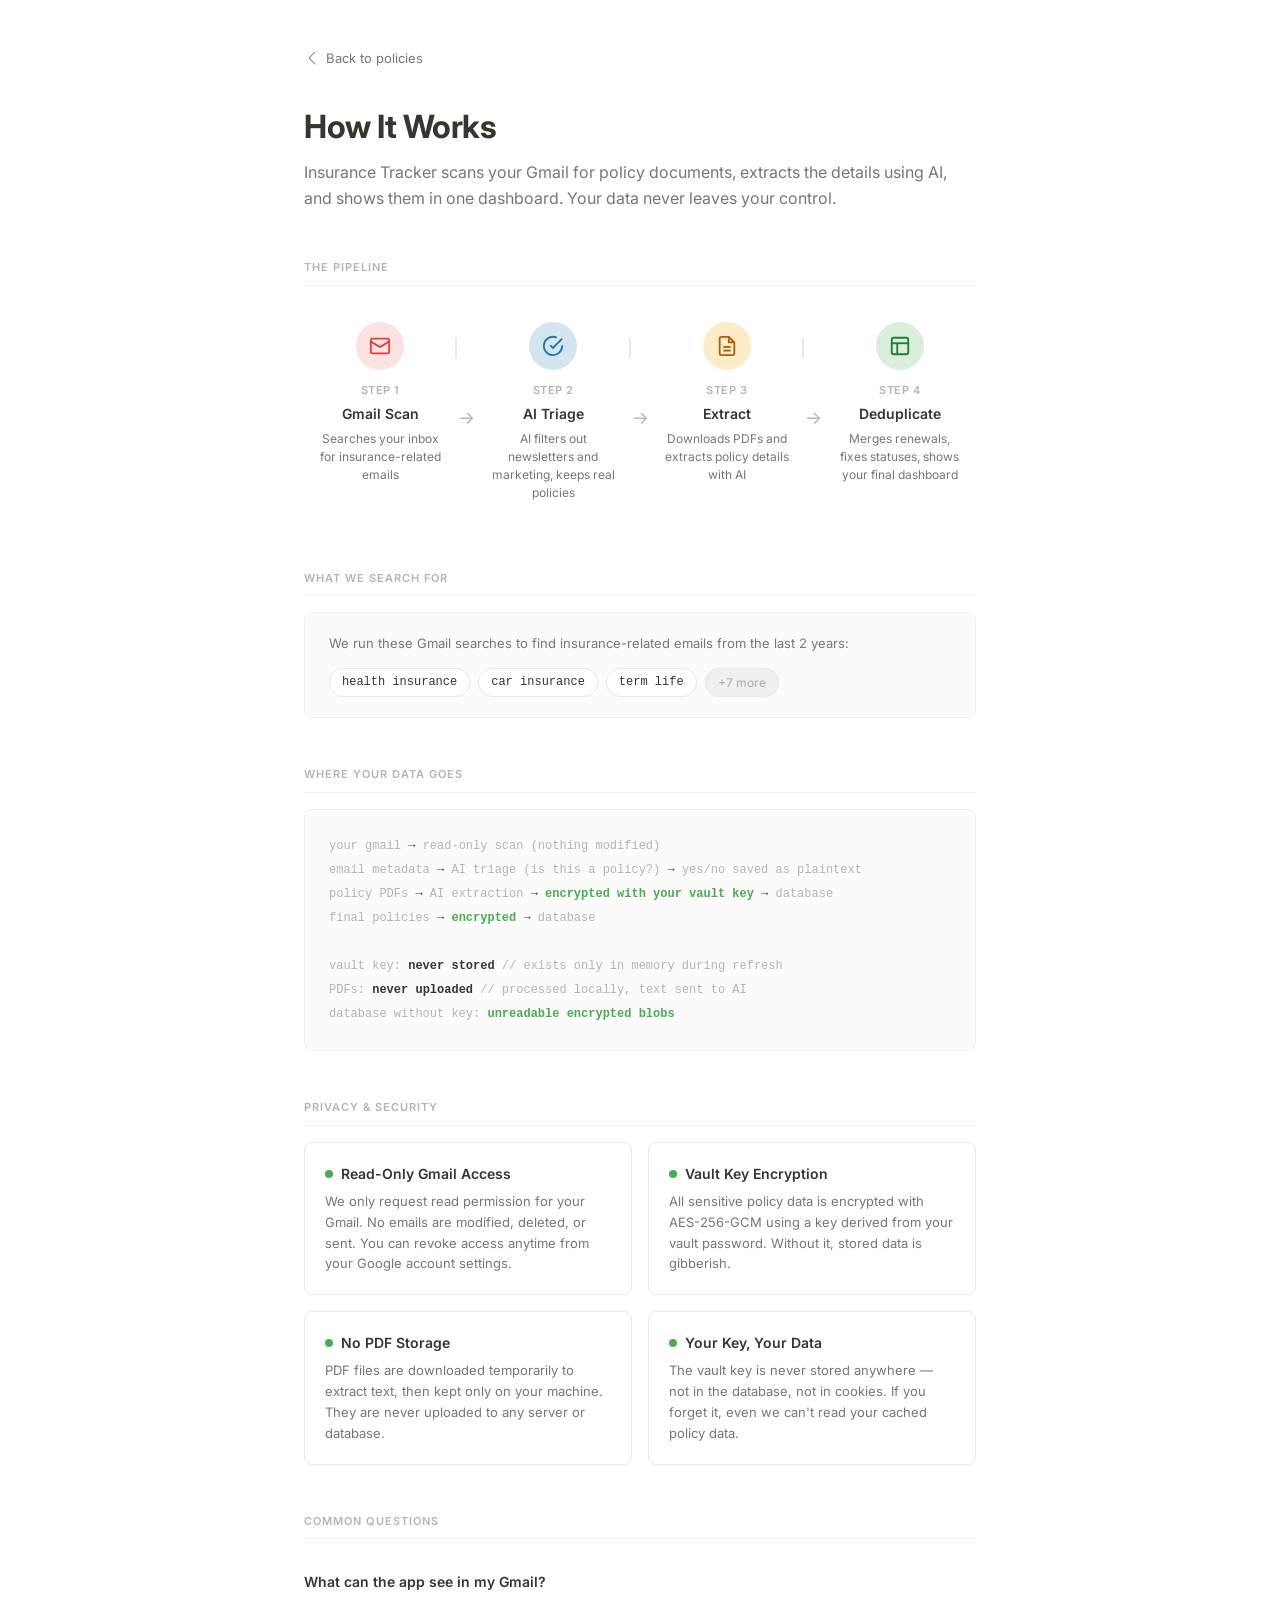
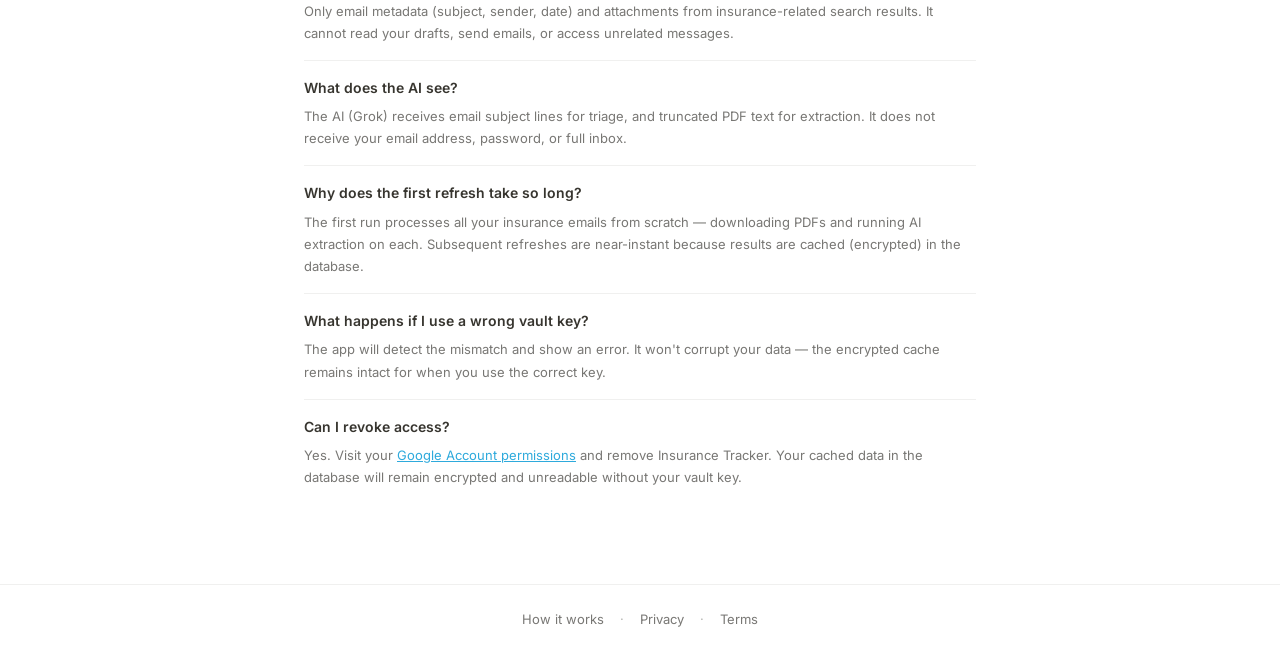
==== static/how-it-works.html @ e17ed0a5 "Initial commit: Insurance Tracker with Gmail scanning, AI extraction, and Turso DB caching Full-stac" ====
<!DOCTYPE html>
<html lang="en">
<head>
    <meta charset="UTF-8">
    <meta name="viewport" content="width=device-width, initial-scale=1.0">
    <title>How It Works - Insurance Tracker</title>
    <link rel="preconnect" href="https://fonts.googleapis.com">
    <link rel="preconnect" href="https://fonts.gstatic.com" crossorigin>
    <link href="https://fonts.googleapis.com/css2?family=Inter:wght@400;500;600;700&display=swap" rel="stylesheet">
    <link rel="stylesheet" href="/static/style.css">
    <style>
        .hiw-page {
            max-width: 720px;
            margin: 0 auto;
            padding: 48px 24px 80px;
        }
        .hiw-back {
            display: inline-flex;
            align-items: center;
            gap: 6px;
            color: var(--text-secondary);
            font-size: 13px;
            text-decoration: none;
            margin-bottom: 32px;
            transition: color 0.15s;
        }
        .hiw-back:hover { color: var(--text); }
        .hiw-back svg { width: 16px; height: 16px; }

        .hiw-title {
            font-size: 32px;
            font-weight: 700;
            letter-spacing: -0.5px;
            margin-bottom: 8px;
        }
        .hiw-subtitle {
            font-size: 16px;
            color: var(--text-secondary);
            margin-bottom: 48px;
            line-height: 1.6;
        }

        /* ── Pipeline Visualization ── */
        .pipeline {
            display: flex;
            align-items: stretch;
            gap: 0;
            margin-bottom: 48px;
            position: relative;
        }
        .pipeline-step {
            flex: 1;
            text-align: center;
            padding: 20px 12px;
            position: relative;
        }
        .pipeline-step::after {
            content: '';
            position: absolute;
            top: 36px;
            right: -1px;
            width: 2px;
            height: 20px;
            background: var(--border);
        }
        .pipeline-step:last-child::after { display: none; }

        .step-icon {
            width: 48px;
            height: 48px;
            border-radius: 50%;
            display: flex;
            align-items: center;
            justify-content: center;
            margin: 0 auto 12px;
            font-size: 20px;
        }
        .step-icon.gmail { background: #fde2e2; color: #e03e3e; }
        .step-icon.triage { background: var(--blue-bg); color: #2576a5; }
        .step-icon.extract { background: var(--orange-bg); color: #b35c08; }
        .step-icon.finalize { background: var(--green-bg); color: #1e7e34; }

        .step-num {
            font-size: 11px;
            font-weight: 600;
            color: var(--text-muted);
            text-transform: uppercase;
            letter-spacing: 0.5px;
            margin-bottom: 4px;
        }
        .step-label {
            font-size: 14px;
            font-weight: 600;
            margin-bottom: 4px;
        }
        .step-desc {
            font-size: 12px;
            color: var(--text-secondary);
            line-height: 1.5;
        }

        /* ── Connector arrows ── */
        .pipeline-arrow {
            display: flex;
            align-items: center;
            color: var(--text-muted);
            font-size: 18px;
            padding: 0 2px;
            margin-top: 14px;
        }

        /* ── Trust Section ── */
        .trust-grid {
            display: grid;
            grid-template-columns: 1fr 1fr;
            gap: 16px;
            margin-bottom: 48px;
        }
        .trust-card {
            padding: 20px;
            border: 1px solid var(--border);
            border-radius: 8px;
            background: var(--bg);
        }
        .trust-card h3 {
            font-size: 14px;
            font-weight: 600;
            margin-bottom: 6px;
            display: flex;
            align-items: center;
            gap: 8px;
        }
        .trust-card h3 .trust-dot {
            width: 8px;
            height: 8px;
            border-radius: 50%;
            background: var(--green);
            flex-shrink: 0;
        }
        .trust-card p {
            font-size: 13px;
            color: var(--text-secondary);
            line-height: 1.6;
        }

        /* ── Section Headers ── */
        .section-header {
            font-size: 11px;
            font-weight: 600;
            text-transform: uppercase;
            letter-spacing: 1px;
            color: var(--text-muted);
            margin-bottom: 16px;
            padding-bottom: 8px;
            border-bottom: 1px solid var(--border-light);
        }

        /* ── Data Flow Diagram ── */
        .flow-diagram {
            background: var(--bg-secondary);
            border: 1px solid var(--border-light);
            border-radius: 8px;
            padding: 24px;
            margin-bottom: 48px;
            font-family: 'SF Mono', 'Fira Code', monospace;
            font-size: 12px;
            line-height: 2;
            color: var(--text-secondary);
            overflow-x: auto;
        }
        .flow-diagram .highlight { color: var(--text); font-weight: 600; }
        .flow-diagram .encrypted { color: var(--green); font-weight: 600; }
        .flow-diagram .dim { color: var(--text-muted); }

        /* ── FAQ ── */
        .faq-item {
            padding: 16px 0;
            border-bottom: 1px solid var(--border-light);
        }
        .faq-item:last-child { border-bottom: none; }
        .faq-q {
            font-size: 14px;
            font-weight: 600;
            margin-bottom: 6px;
        }
        .faq-a {
            font-size: 13px;
            color: var(--text-secondary);
            line-height: 1.7;
        }

        /* ── Search Terms ── */
        .search-terms {
            background: var(--bg-secondary);
            border: 1px solid var(--border-light);
            border-radius: 8px;
            padding: 20px 24px;
            margin-bottom: 48px;
        }
        .search-terms p {
            font-size: 13px;
            color: var(--text-secondary);
            margin-bottom: 14px;
            line-height: 1.6;
        }
        .term-chips {
            display: flex;
            flex-wrap: wrap;
            gap: 8px;
        }
        .term-chip {
            display: inline-block;
            padding: 4px 12px;
            border-radius: 14px;
            font-size: 12px;
            font-weight: 500;
            font-family: 'SF Mono', 'Fira Code', monospace;
            background: var(--bg);
            border: 1px solid var(--border);
            color: var(--text-secondary);
        }
        .term-chip.visible { color: var(--text); }
        .term-chip.extra {
            display: none;
        }
        .terms-toggle {
            display: inline-flex;
            align-items: center;
            gap: 4px;
            padding: 4px 12px;
            border-radius: 14px;
            font-size: 12px;
            font-weight: 500;
            background: var(--border-light);
            border: 1px solid var(--border);
            color: var(--text-muted);
            cursor: pointer;
            transition: all 0.15s;
        }
        .terms-toggle:hover {
            background: var(--bg-hover);
            color: var(--text-secondary);
        }
        .terms-toggle.expanded { display: none; }

        @media (max-width: 640px) {
            .pipeline { flex-direction: column; gap: 0; }
            .pipeline-step::after { display: none; }
            .pipeline-arrow { justify-content: center; transform: rotate(90deg); padding: 4px 0; }
            .trust-grid { grid-template-columns: 1fr; }
        }
    </style>
</head>
<body>
    <div class="hiw-page">
        <a href="/" class="hiw-back">
            <svg viewBox="0 0 16 16" fill="currentColor"><path fill-rule="evenodd" d="M11.354 1.646a.5.5 0 0 1 0 .708L5.707 8l5.647 5.646a.5.5 0 0 1-.708.708l-6-6a.5.5 0 0 1 0-.708l6-6a.5.5 0 0 1 .708 0z"/></svg>
            Back to policies
        </a>

        <h1 class="hiw-title">How It Works</h1>
        <p class="hiw-subtitle">
            Insurance Tracker scans your Gmail for policy documents, extracts the details using AI, and shows them in one dashboard. Your data never leaves your control.
        </p>

        <!-- Pipeline Visualization -->
        <div class="section-header">The Pipeline</div>
        <div class="pipeline">
            <div class="pipeline-step">
                <div class="step-icon gmail">
                    <svg width="22" height="22" viewBox="0 0 24 24" fill="none" stroke="currentColor" stroke-width="2"><rect x="2" y="4" width="20" height="16" rx="2"/><path d="m22 7-8.97 5.7a1.94 1.94 0 0 1-2.06 0L2 7"/></svg>
                </div>
                <div class="step-num">Step 1</div>
                <div class="step-label">Gmail Scan</div>
                <div class="step-desc">Searches your inbox for insurance-related emails</div>
            </div>
            <div class="pipeline-arrow">&rarr;</div>
            <div class="pipeline-step">
                <div class="step-icon triage">
                    <svg width="22" height="22" viewBox="0 0 24 24" fill="none" stroke="currentColor" stroke-width="2"><path d="M22 11.08V12a10 10 0 1 1-5.93-9.14"/><polyline points="22 4 12 14.01 9 11.01"/></svg>
                </div>
                <div class="step-num">Step 2</div>
                <div class="step-label">AI Triage</div>
                <div class="step-desc">AI filters out newsletters and marketing, keeps real policies</div>
            </div>
            <div class="pipeline-arrow">&rarr;</div>
            <div class="pipeline-step">
                <div class="step-icon extract">
                    <svg width="22" height="22" viewBox="0 0 24 24" fill="none" stroke="currentColor" stroke-width="2"><path d="M14 2H6a2 2 0 0 0-2 2v16a2 2 0 0 0 2 2h12a2 2 0 0 0 2-2V8z"/><polyline points="14 2 14 8 20 8"/><line x1="16" y1="13" x2="8" y2="13"/><line x1="16" y1="17" x2="8" y2="17"/></svg>
                </div>
                <div class="step-num">Step 3</div>
                <div class="step-label">Extract</div>
                <div class="step-desc">Downloads PDFs and extracts policy details with AI</div>
            </div>
            <div class="pipeline-arrow">&rarr;</div>
            <div class="pipeline-step">
                <div class="step-icon finalize">
                    <svg width="22" height="22" viewBox="0 0 24 24" fill="none" stroke="currentColor" stroke-width="2"><rect x="3" y="3" width="18" height="18" rx="2"/><path d="M3 9h18"/><path d="M9 21V9"/></svg>
                </div>
                <div class="step-num">Step 4</div>
                <div class="step-label">Deduplicate</div>
                <div class="step-desc">Merges renewals, fixes statuses, shows your final dashboard</div>
            </div>
        </div>

        <!-- Search Terms -->
        <div class="section-header">What We Search For</div>
        <div class="search-terms">
            <p>We run these Gmail searches to find insurance-related emails from the last 2 years:</p>
            <div class="term-chips" id="term-chips">
                <span class="term-chip visible">health insurance</span>
                <span class="term-chip visible">car insurance</span>
                <span class="term-chip visible">term life</span>
                <span class="term-chip extra">mediclaim</span>
                <span class="term-chip extra">motor insurance</span>
                <span class="term-chip extra">vehicle insurance</span>
                <span class="term-chip extra">term insurance</span>
                <span class="term-chip extra">term plan</span>
                <span class="term-chip extra">subject:"policy copy" from:policybazaar</span>
                <span class="term-chip extra">subject:"term life" has:attachment</span>
                <span class="terms-toggle" id="terms-toggle" onclick="toggleTerms()">+7 more</span>
            </div>
        </div>
        <script>
        function toggleTerms() {
            document.querySelectorAll('.term-chip.extra').forEach(el => el.style.display = 'inline-block');
            document.getElementById('terms-toggle').style.display = 'none';
        }
        </script>

        <!-- Data Flow -->
        <div class="section-header">Where Your Data Goes</div>
        <div class="flow-diagram">
            <span class="dim">your gmail</span> <span class="highlight">&rarr;</span> <span class="dim">read-only scan (nothing modified)</span><br>
            <span class="dim">email metadata</span> <span class="highlight">&rarr;</span> <span class="dim">AI triage (is this a policy?)</span> <span class="highlight">&rarr;</span> <span class="dim">yes/no saved as plaintext</span><br>
            <span class="dim">policy PDFs</span> <span class="highlight">&rarr;</span> <span class="dim">AI extraction</span> <span class="highlight">&rarr;</span> <span class="encrypted">encrypted with your vault key</span> <span class="highlight">&rarr;</span> <span class="dim">database</span><br>
            <span class="dim">final policies</span> <span class="highlight">&rarr;</span> <span class="encrypted">encrypted</span> <span class="highlight">&rarr;</span> <span class="dim">database</span><br>
            <br>
            <span class="dim">vault key:</span> <span class="highlight">never stored</span> <span class="dim">// exists only in memory during refresh</span><br>
            <span class="dim">PDFs:</span> <span class="highlight">never uploaded</span> <span class="dim">// processed locally, text sent to AI</span><br>
            <span class="dim">database without key:</span> <span class="encrypted">unreadable encrypted blobs</span>
        </div>

        <!-- Trust Cards -->
        <div class="section-header">Privacy & Security</div>
        <div class="trust-grid">
            <div class="trust-card">
                <h3><span class="trust-dot"></span>Read-Only Gmail Access</h3>
                <p>We only request read permission for your Gmail. No emails are modified, deleted, or sent. You can revoke access anytime from your Google account settings.</p>
            </div>
            <div class="trust-card">
                <h3><span class="trust-dot"></span>Vault Key Encryption</h3>
                <p>All sensitive policy data is encrypted with AES-256-GCM using a key derived from your vault password. Without it, stored data is gibberish.</p>
            </div>
            <div class="trust-card">
                <h3><span class="trust-dot"></span>No PDF Storage</h3>
                <p>PDF files are downloaded temporarily to extract text, then kept only on your machine. They are never uploaded to any server or database.</p>
            </div>
            <div class="trust-card">
                <h3><span class="trust-dot"></span>Your Key, Your Data</h3>
                <p>The vault key is never stored anywhere — not in the database, not in cookies. If you forget it, even we can't read your cached policy data.</p>
            </div>
        </div>

        <!-- FAQ -->
        <div class="section-header">Common Questions</div>
        <div>
            <div class="faq-item">
                <div class="faq-q">What can the app see in my Gmail?</div>
                <div class="faq-a">Only email metadata (subject, sender, date) and attachments from insurance-related search results. It cannot read your drafts, send emails, or access unrelated messages.</div>
            </div>
            <div class="faq-item">
                <div class="faq-q">What does the AI see?</div>
                <div class="faq-a">The AI (Grok) receives email subject lines for triage, and truncated PDF text for extraction. It does not receive your email address, password, or full inbox.</div>
            </div>
            <div class="faq-item">
                <div class="faq-q">Why does the first refresh take so long?</div>
                <div class="faq-a">The first run processes all your insurance emails from scratch — downloading PDFs and running AI extraction on each. Subsequent refreshes are near-instant because results are cached (encrypted) in the database.</div>
            </div>
            <div class="faq-item">
                <div class="faq-q">What happens if I use a wrong vault key?</div>
                <div class="faq-a">The app will detect the mismatch and show an error. It won't corrupt your data — the encrypted cache remains intact for when you use the correct key.</div>
            </div>
            <div class="faq-item">
                <div class="faq-q">Can I revoke access?</div>
                <div class="faq-a">Yes. Visit your <a href="https://myaccount.google.com/permissions" target="_blank" style="color: var(--accent);">Google Account permissions</a> and remove Insurance Tracker. Your cached data in the database will remain encrypted and unreadable without your vault key.</div>
            </div>
        </div>
    </div>

    <footer style="text-align:center; padding:24px; color:var(--text-muted); font-size:13px; border-top:1px solid var(--border-light); margin-top:0;">
        <a href="/how-it-works" style="color:var(--text-secondary); text-decoration:none; margin:0 8px; transition:color 0.15s;">How it works</a>
        <span style="color:var(--text-muted); margin:0 4px;">&middot;</span>
        <a href="/privacy" style="color:var(--text-secondary); text-decoration:none; margin:0 8px; transition:color 0.15s;">Privacy</a>
        <span style="color:var(--text-muted); margin:0 4px;">&middot;</span>
        <a href="/terms" style="color:var(--text-secondary); text-decoration:none; margin:0 8px; transition:color 0.15s;">Terms</a>
    </footer>
</body>
</html>
---- static/style.css ----
:root {
    --bg: #ffffff;
    --bg-hover: #f7f6f3;
    --bg-secondary: #fbfbfa;
    --text: #37352f;
    --text-secondary: #787774;
    --text-muted: #b4b4b0;
    --border: #e8e8e8;
    --border-light: #f0f0ef;
    --accent: #2eaadc;
    --accent-hover: #2596be;
    --green: #4daa57;
    --green-bg: #dbeddb;
    --red: #e03e3e;
    --red-bg: #fde2e2;
    --orange: #d9730d;
    --orange-bg: #fdecc8;
    --blue: #2eaadc;
    --blue-bg: #d3e5ef;
    --radius: 6px;
    --font: 'Inter', -apple-system, BlinkMacSystemFont, 'Segoe UI', sans-serif;
}

* { margin: 0; padding: 0; box-sizing: border-box; }

body {
    font-family: var(--font);
    color: var(--text);
    background: var(--bg);
    font-size: 14px;
    line-height: 1.6;
    -webkit-font-smoothing: antialiased;
}

.hidden { display: none !important; }

/* ── Login Screen ────────────────────────── */
.login-screen {
    display: flex;
    align-items: center;
    justify-content: center;
    min-height: 100vh;
    background: var(--bg-secondary);
}

/* ── Onboarding Slider ──────────────────── */
.onboarding-card {
    background: var(--bg);
    border: 1px solid var(--border);
    border-radius: 12px;
    max-width: 480px;
    width: 100%;
    overflow: hidden;
}

.onboarding-slides {
    position: relative;
    min-height: 340px;
}

.slide {
    display: none;
    flex-direction: column;
    align-items: center;
    text-align: center;
    padding: 48px 40px 32px;
    animation: slide-in 0.3s ease;
}

.slide.active {
    display: flex;
}

@keyframes slide-in {
    from { opacity: 0; transform: translateX(20px); }
    to { opacity: 1; transform: translateX(0); }
}

.slide-icon {
    margin-bottom: 24px;
    width: 72px;
    height: 72px;
    border-radius: 50%;
    background: var(--bg-secondary);
    display: flex;
    align-items: center;
    justify-content: center;
}

.slide h1 {
    font-size: 26px;
    font-weight: 700;
    color: var(--text);
    margin-bottom: 12px;
    letter-spacing: -0.5px;
}

.slide h2 {
    font-size: 20px;
    font-weight: 700;
    color: var(--text);
    margin-bottom: 12px;
    letter-spacing: -0.3px;
}

.slide-text {
    color: var(--text-secondary);
    font-size: 15px;
    line-height: 1.7;
    max-width: 360px;
}

.slide-link {
    display: inline-block;
    margin-top: 16px;
    font-size: 13px;
    color: var(--accent);
    text-decoration: none;
    font-weight: 500;
    transition: color 0.15s;
}

.slide-link:hover {
    color: var(--accent-hover);
}

.slide-points {
    text-align: left;
    margin: 4px 0;
    width: 100%;
    max-width: 340px;
}

.slide-point {
    display: flex;
    align-items: center;
    gap: 10px;
    font-size: 14px;
    color: var(--text-secondary);
    padding: 6px 0;
    line-height: 1.5;
}

.point-dot {
    width: 7px;
    height: 7px;
    border-radius: 50%;
    flex-shrink: 0;
}

.point-dot.green { background: var(--green); }

/* ── Slider Navigation ─────────────────── */
.onboarding-nav {
    display: flex;
    align-items: center;
    justify-content: space-between;
    padding: 16px 24px 20px;
    border-top: 1px solid var(--border-light);
}

.nav-btn {
    display: inline-flex;
    align-items: center;
    gap: 6px;
    padding: 8px 16px;
    border: 1px solid var(--border);
    border-radius: var(--radius);
    background: var(--bg);
    color: var(--text);
    font-family: var(--font);
    font-size: 13px;
    font-weight: 500;
    cursor: pointer;
    transition: all 0.15s ease;
}

.nav-btn:hover { background: var(--bg-hover); }

.nav-btn:disabled {
    opacity: 0;
    pointer-events: none;
}

.nav-btn svg {
    width: 14px;
    height: 14px;
}

.slide-dots {
    display: flex;
    gap: 8px;
}

.dot {
    width: 8px;
    height: 8px;
    border-radius: 50%;
    background: var(--border);
    cursor: pointer;
    transition: all 0.2s ease;
}

.dot.active {
    background: var(--text);
    transform: scale(1.2);
}

.dot:hover {
    background: var(--text-muted);
}

/* Legacy login-card (kept for reference) */
.login-card {
    text-align: center;
    padding: 60px 48px;
    background: var(--bg);
    border: 1px solid var(--border);
    border-radius: 8px;
    max-width: 400px;
    width: 100%;
}

.login-card h1 {
    font-size: 28px;
    font-weight: 700;
    color: var(--text);
    margin-bottom: 8px;
    letter-spacing: -0.5px;
}

.login-card .subtitle {
    color: var(--text-secondary);
    font-size: 15px;
    margin-bottom: 32px;
}

/* ── Buttons ─────────────────────────────── */
.btn {
    display: inline-flex;
    align-items: center;
    gap: 8px;
    padding: 8px 16px;
    border: none;
    border-radius: var(--radius);
    font-family: var(--font);
    font-size: 14px;
    font-weight: 500;
    cursor: pointer;
    transition: all 0.15s ease;
    text-decoration: none;
}

.btn-primary {
    background: var(--text);
    color: white;
    padding: 10px 24px;
}
.btn-primary:hover { background: #1a1a1a; }

.btn-secondary {
    background: var(--bg);
    color: var(--text);
    border: 1px solid var(--border);
}
.btn-secondary:hover { background: var(--bg-hover); }

.btn-ghost {
    background: transparent;
    color: var(--text-secondary);
}
.btn-ghost:hover { background: var(--bg-hover); color: var(--text); }

.btn:disabled {
    opacity: 0.5;
    cursor: not-allowed;
}

.btn svg {
    width: 18px;
    height: 18px;
}

/* ── Main Layout ─────────────────────────── */
.main-screen {
    max-width: 900px;
    margin: 0 auto;
    padding: 40px 24px 80px;
}

.header {
    display: flex;
    align-items: center;
    justify-content: space-between;
    margin-bottom: 32px;
    padding-bottom: 16px;
    border-bottom: 1px solid var(--border-light);
}

.header-left h1 {
    font-size: 32px;
    font-weight: 700;
    letter-spacing: -0.5px;
}

.header-right {
    display: flex;
    align-items: center;
    gap: 12px;
}

.user-name {
    color: var(--text-secondary);
    font-size: 13px;
}

.cache-badge {
    display: inline-block;
    font-size: 12px;
    color: var(--text-muted);
    margin-top: 4px;
}

/* ── Progress ────────────────────────────── */
.progress-section {
    margin-bottom: 24px;
    padding: 20px;
    background: var(--bg-secondary);
    border-radius: var(--radius);
    border: 1px solid var(--border-light);
}

.progress-stages {
    display: flex;
    gap: 12px;
    margin-bottom: 14px;
}

.stage-dot {
    font-size: 12px;
    font-weight: 500;
    color: var(--text-muted);
    padding: 3px 10px;
    border-radius: 12px;
    background: var(--border-light);
    transition: all 0.2s ease;
}

.stage-dot.active {
    background: var(--blue-bg);
    color: #2576a5;
}

.stage-dot.complete {
    background: var(--green-bg);
    color: #1e7e34;
}

.progress-bar {
    width: 100%;
    height: 4px;
    background: var(--border);
    border-radius: 2px;
    overflow: hidden;
    margin-bottom: 12px;
}

.progress-fill {
    height: 100%;
    background: var(--accent);
    border-radius: 2px;
    width: 0%;
    transition: width 0.3s ease;
    animation: progress-pulse 2s ease-in-out infinite;
}

@keyframes progress-pulse {
    0%, 100% { opacity: 1; }
    50% { opacity: 0.6; }
}

.progress-text {
    font-size: 13px;
    color: var(--text-secondary);
}

/* ── Summary Bar ─────────────────────────── */
.summary-bar {
    display: flex;
    gap: 24px;
    margin-bottom: 24px;
    padding: 16px 20px;
    background: var(--bg-secondary);
    border-radius: var(--radius);
    border: 1px solid var(--border-light);
}

.summary-item {
    text-align: center;
}

.summary-value {
    font-size: 20px;
    font-weight: 700;
    color: var(--text);
}

.summary-label {
    font-size: 12px;
    color: var(--text-secondary);
    text-transform: uppercase;
    letter-spacing: 0.5px;
}

/* ── Filters ─────────────────────────────── */
.filter-bar {
    display: flex;
    gap: 8px;
    margin-bottom: 20px;
}

.filter-chip {
    padding: 6px 14px;
    border: 1px solid var(--border);
    border-radius: 20px;
    background: var(--bg);
    color: var(--text-secondary);
    font-family: var(--font);
    font-size: 13px;
    font-weight: 500;
    cursor: pointer;
    transition: all 0.15s ease;
}

.filter-chip:hover {
    background: var(--bg-hover);
    color: var(--text);
}

.filter-chip.active {
    background: var(--text);
    color: white;
    border-color: var(--text);
}

/* ── Policy Cards (Grid) ─────────────────── */
.policies-grid {
    display: grid;
    grid-template-columns: repeat(auto-fill, minmax(280px, 1fr));
    gap: 16px;
}

.policy-card {
    background: var(--bg);
    border: 1px solid var(--border);
    border-radius: 8px;
    padding: 20px;
    cursor: pointer;
    transition: all 0.15s ease;
    border-top: 3px solid var(--border);
    position: relative;
}

.policy-card:hover {
    background: var(--bg-hover);
    border-color: var(--text-muted);
    box-shadow: 0 2px 8px rgba(0,0,0,0.04);
}

.policy-card[data-type="health"] { border-top-color: var(--green); }
.policy-card[data-type="car"] { border-top-color: var(--blue); }
.policy-card[data-type="term_life"] { border-top-color: var(--orange); }

.card-top {
    display: flex;
    align-items: center;
    justify-content: space-between;
    margin-bottom: 14px;
}

.type-icon {
    width: 28px;
    height: 28px;
    border-radius: var(--radius);
    display: flex;
    align-items: center;
    justify-content: center;
    font-size: 13px;
    font-weight: 600;
    flex-shrink: 0;
}

.type-icon.health { background: var(--green-bg); color: #1e7e34; }
.type-icon.car { background: var(--blue-bg); color: #2576a5; }
.type-icon.term_life { background: var(--orange-bg); color: #b35c08; }

.badge {
    display: inline-block;
    padding: 2px 8px;
    border-radius: 4px;
    font-size: 11px;
    font-weight: 600;
    text-transform: uppercase;
    letter-spacing: 0.3px;
    flex-shrink: 0;
}

.badge-active { background: var(--green-bg); color: #1e7e34; }
.badge-expired { background: var(--red-bg); color: var(--red); }
.badge-unknown { background: var(--border-light); color: var(--text-secondary); }

.card-name {
    font-size: 15px;
    font-weight: 600;
    margin-bottom: 16px;
    line-height: 1.3;
}

.card-stats {
    display: grid;
    grid-template-columns: 1fr 1fr;
    gap: 12px;
}

.card-stat-label {
    font-size: 11px;
    color: var(--text-muted);
    text-transform: uppercase;
    letter-spacing: 0.4px;
    margin-bottom: 2px;
}

.card-stat-value {
    font-size: 14px;
    font-weight: 600;
    color: var(--text);
}

.card-stat-value.days-warning { color: var(--orange); }
.card-stat-value.days-danger { color: var(--red); }
.card-stat-value.days-ok { color: var(--green); }

.card-pn {
    margin-top: 14px;
    padding-top: 12px;
    border-top: 1px solid var(--border-light);
    font-size: 12px;
    color: var(--text-muted);
    font-family: 'SF Mono', 'Fira Code', monospace;
    overflow: hidden;
    text-overflow: ellipsis;
    white-space: nowrap;
}

/* ── Modal ───────────────────────────────── */
.modal-overlay {
    position: fixed;
    inset: 0;
    background: rgba(0, 0, 0, 0.4);
    display: flex;
    align-items: center;
    justify-content: center;
    z-index: 1000;
    animation: fade-in 0.15s ease;
    padding: 24px;
}

@keyframes fade-in {
    from { opacity: 0; }
    to { opacity: 1; }
}

.modal {
    background: var(--bg);
    border-radius: 10px;
    width: 100%;
    max-width: 560px;
    max-height: 85vh;
    overflow-y: auto;
    animation: modal-in 0.2s ease;
}

@keyframes modal-in {
    from { opacity: 0; transform: translateY(10px); }
    to { opacity: 1; transform: translateY(0); }
}

.modal-header {
    display: flex;
    align-items: center;
    justify-content: space-between;
    padding: 20px 24px;
    border-bottom: 1px solid var(--border-light);
    position: sticky;
    top: 0;
    background: var(--bg);
    border-radius: 10px 10px 0 0;
    z-index: 1;
}

.modal-header h2 {
    font-size: 17px;
    font-weight: 700;
}

.modal-close {
    width: 28px;
    height: 28px;
    border: none;
    background: var(--bg-hover);
    border-radius: var(--radius);
    cursor: pointer;
    font-size: 16px;
    color: var(--text-secondary);
    display: flex;
    align-items: center;
    justify-content: center;
    transition: all 0.15s ease;
}

.modal-close:hover { background: var(--border); color: var(--text); }

.modal-body {
    padding: 20px 24px 24px;
}

.modal-body .prop-row {
    display: flex;
    padding: 8px 0;
    border-bottom: 1px solid var(--border-light);
}

.modal-body .prop-row:last-child { border-bottom: none; }

.modal-body .prop-label {
    width: 140px;
    flex-shrink: 0;
    color: var(--text-secondary);
    font-size: 13px;
}

.modal-body .prop-value {
    flex: 1;
    font-size: 14px;
    word-break: break-word;
}

.modal-body .prop-value.muted { color: var(--text-secondary); font-size: 13px; }

/* ── Empty State ─────────────────────────── */
.empty-state {
    text-align: center;
    padding: 80px 24px;
    color: var(--text-secondary);
}

.empty-state p {
    font-size: 16px;
    margin-bottom: 16px;
}

/* ── Error Toast ─────────────────────────── */
.toast {
    position: fixed;
    bottom: 24px;
    right: 24px;
    padding: 12px 20px;
    background: var(--red);
    color: white;
    border-radius: var(--radius);
    font-size: 13px;
    box-shadow: 0 4px 12px rgba(0,0,0,0.15);
    z-index: 1000;
    animation: toast-in 0.3s ease;
}

@keyframes toast-in {
    from { opacity: 0; transform: translateY(10px); }
    to { opacity: 1; transform: translateY(0); }
}

/* ── Footer ──────────────────────────────── */
.site-footer {
    text-align: center;
    padding: 24px;
    color: var(--text-muted);
    font-size: 13px;
}

.site-footer a {
    color: var(--text-secondary);
    text-decoration: none;
    transition: color 0.15s;
}

.site-footer a:hover {
    color: var(--text);
}

.footer-sep {
    color: var(--text-muted);
    margin: 0 4px;
}

/* ── Responsive ──────────────────────────── */
@media (max-width: 640px) {
    .header { flex-direction: column; align-items: flex-start; gap: 12px; }
    .header-right { width: 100%; }
    .prop-label { width: 110px; }
    .summary-bar { flex-wrap: wrap; gap: 16px; }
    .main-screen { padding: 24px 16px 60px; }
    .onboarding-card { margin: 0 16px; }
    .slide { padding: 36px 24px 24px; }
    .onboarding-slides { min-height: 320px; }
}
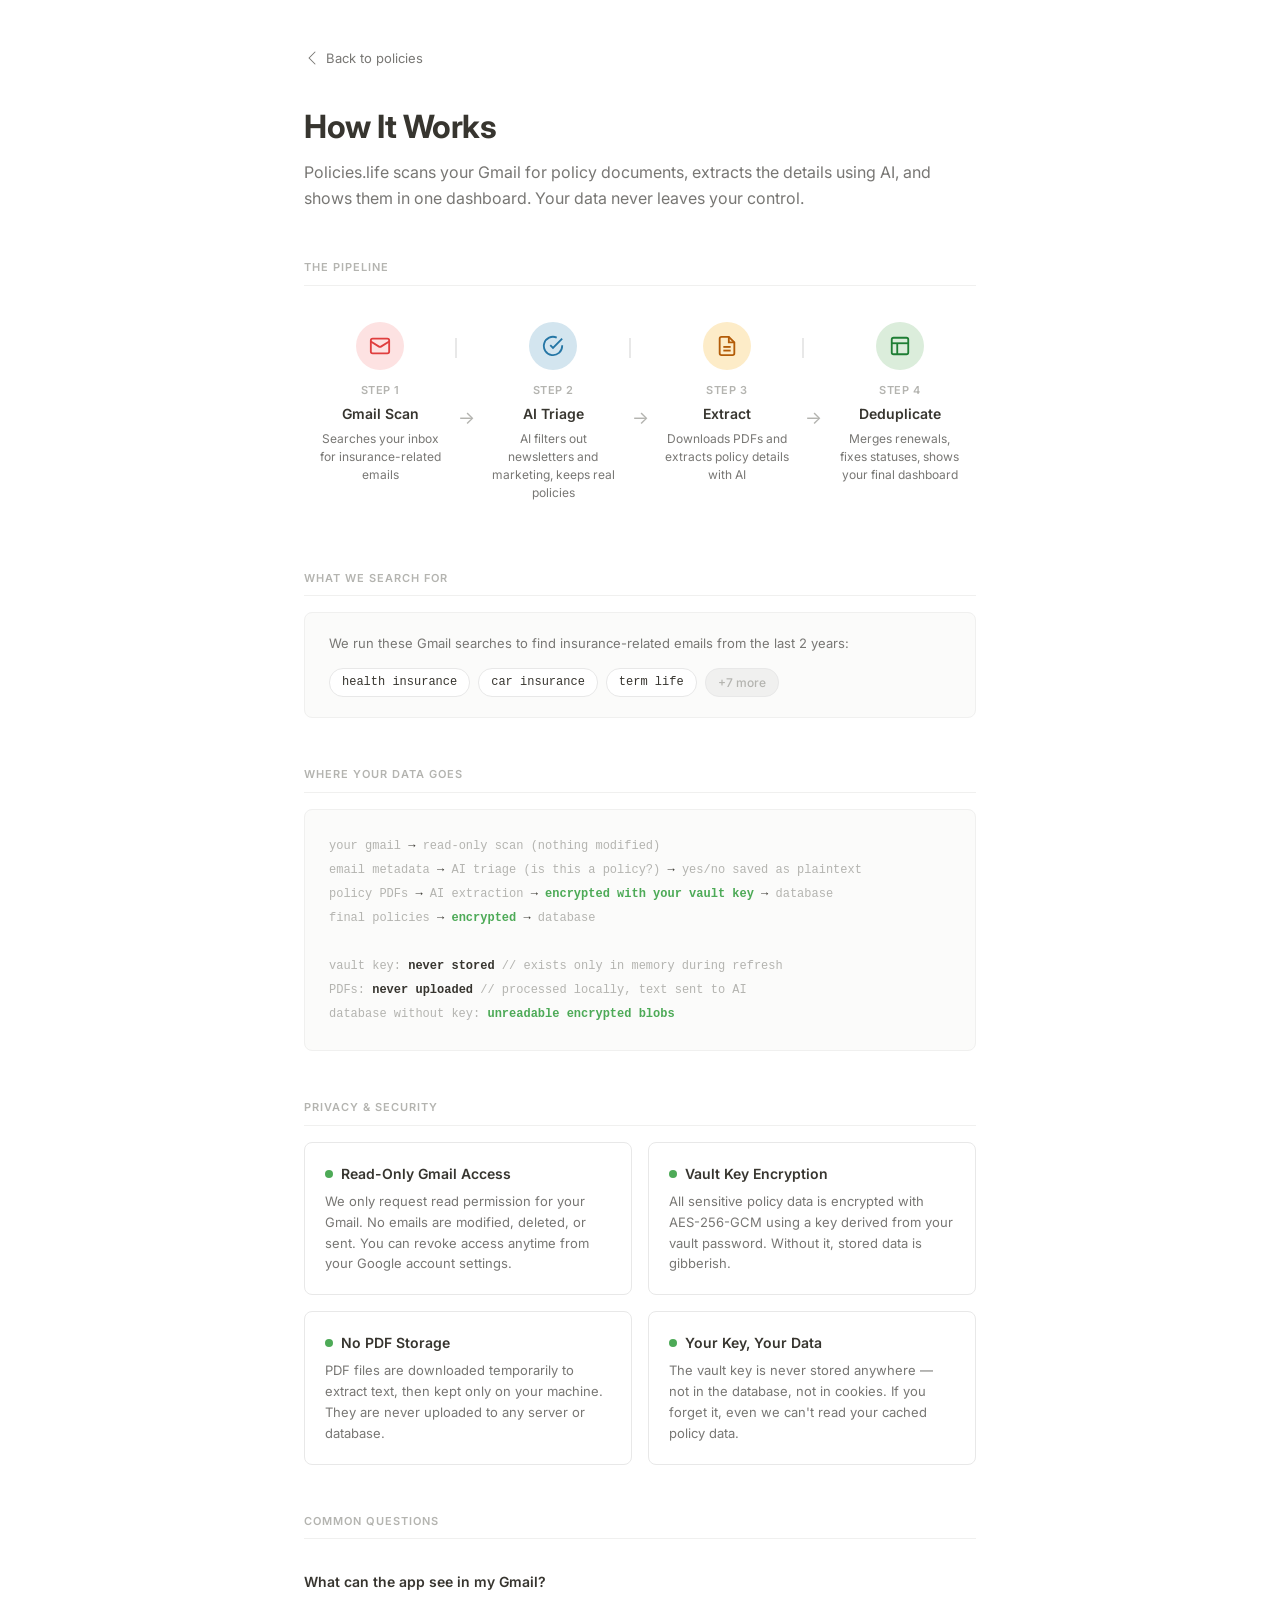
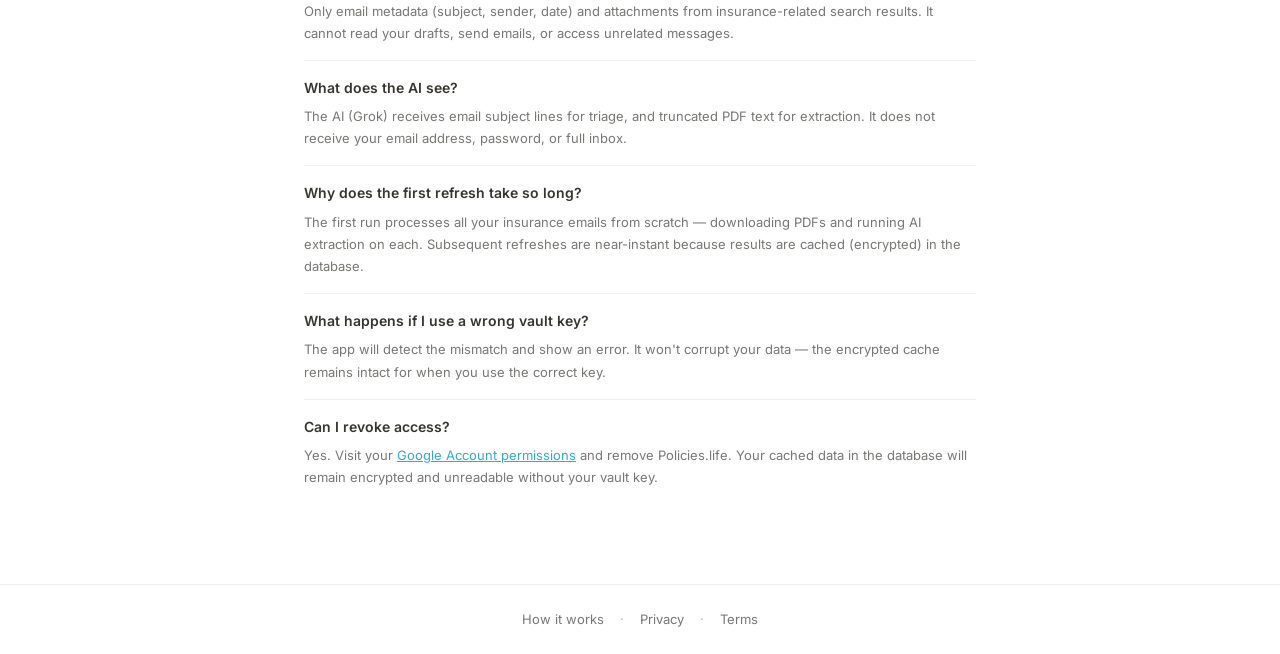
==== commit 28dbeaf4: "Mobile UX overhaul, progressive OAuth, vault key & pipeline fixes - Mobile responsive: overflow menu" ====
--- a/static/how-it-works.html
+++ b/static/how-it-works.html
@@ -3,7 +3,14 @@
 <head>
     <meta charset="UTF-8">
     <meta name="viewport" content="width=device-width, initial-scale=1.0">
-    <title>How It Works - Insurance Tracker</title>
+    <title>How It Works - Policies.life</title>
+    <meta name="description" content="Learn how Policies.life scans your Gmail or accepts PDF uploads to automatically extract and organize all your insurance policies.">
+    <meta property="og:title" content="How It Works - Policies.life">
+    <meta property="og:description" content="Learn how Policies.life scans your Gmail or accepts PDF uploads to automatically extract and organize all your insurance policies.">
+    <meta property="og:url" content="https://policies.life/how-it-works">
+    <meta property="og:image" content="https://policies.life/static/og-image.png">
+    <link rel="canonical" href="https://policies.life/how-it-works">
+    <link rel="icon" href="data:image/svg+xml,<svg xmlns='http://www.w3.org/2000/svg' viewBox='0 0 100 100'><rect x='10' y='10' width='80' height='80' rx='12' fill='%232eaadc'/><text x='50' y='68' font-size='52' font-family='Arial' font-weight='bold' fill='white' text-anchor='middle'>P</text></svg>">
     <link rel="preconnect" href="https://fonts.googleapis.com">
     <link rel="preconnect" href="https://fonts.gstatic.com" crossorigin>
     <link href="https://fonts.googleapis.com/css2?family=Inter:wght@400;500;600;700&display=swap" rel="stylesheet">
@@ -249,6 +256,15 @@
             .pipeline-arrow { justify-content: center; transform: rotate(90deg); padding: 4px 0; }
             .trust-grid { grid-template-columns: 1fr; }
         }
+        @media (max-width: 428px) {
+            .hiw-page { padding: 24px 16px 60px; }
+            .hiw-title { font-size: 26px; }
+            .hiw-subtitle { font-size: 14px; margin-bottom: 32px; }
+            .flow-diagram { font-size: 11px; padding: 16px; line-height: 1.8; }
+            .search-terms { padding: 16px; }
+            .faq-q { font-size: 13px; }
+            .faq-a { font-size: 12px; }
+        }
     </style>
 </head>
 <body>
@@ -260,7 +276,7 @@
 
         <h1 class="hiw-title">How It Works</h1>
         <p class="hiw-subtitle">
-            Insurance Tracker scans your Gmail for policy documents, extracts the details using AI, and shows them in one dashboard. Your data never leaves your control.
+            Policies.life scans your Gmail for policy documents, extracts the details using AI, and shows them in one dashboard. Your data never leaves your control.
         </p>
 
         <!-- Pipeline Visualization -->
@@ -383,7 +399,7 @@
             </div>
             <div class="faq-item">
                 <div class="faq-q">Can I revoke access?</div>
-                <div class="faq-a">Yes. Visit your <a href="https://myaccount.google.com/permissions" target="_blank" style="color: var(--accent);">Google Account permissions</a> and remove Insurance Tracker. Your cached data in the database will remain encrypted and unreadable without your vault key.</div>
+                <div class="faq-a">Yes. Visit your <a href="https://myaccount.google.com/permissions" target="_blank" style="color: var(--accent);">Google Account permissions</a> and remove Policies.life. Your cached data in the database will remain encrypted and unreadable without your vault key.</div>
             </div>
         </div>
     </div>
--- a/static/style.css
+++ b/static/style.css
@@ -23,6 +23,10 @@
 
 * { margin: 0; padding: 0; box-sizing: border-box; }
 
+html {
+    -webkit-tap-highlight-color: transparent;
+}
+
 body {
     font-family: var(--font);
     color: var(--text);
@@ -36,14 +40,193 @@
 
 /* ── Login Screen ────────────────────────── */
 .login-screen {
-    display: flex;
+    display: block;
+    min-height: 100vh;
+    background: var(--bg);
+}
+
+/* ── Landing Page ───────────────────────── */
+.landing {
+    max-width: 680px;
+    width: 100%;
+    margin: 0 auto;
+    padding: 80px 24px 60px;
+}
+
+.landing-hero {
+    text-align: center;
+    margin-bottom: 72px;
+}
+
+.landing-logo {
+    display: inline-flex;
     align-items: center;
     justify-content: center;
-    min-height: 100vh;
+    width: 72px;
+    height: 72px;
+    border-radius: 16px;
     background: var(--bg-secondary);
-}
-
-/* ── Onboarding Slider ──────────────────── */
+    border: 1px solid var(--border-light);
+    margin-bottom: 24px;
+}
+
+.landing-title {
+    font-size: 42px;
+    font-weight: 700;
+    letter-spacing: -1px;
+    color: var(--text);
+    margin: 0 0 16px;
+}
+
+.landing-subtitle {
+    font-size: 18px;
+    color: var(--text-secondary);
+    line-height: 1.7;
+    max-width: 480px;
+    margin: 0 auto 32px;
+}
+
+.landing-cta {
+    padding: 14px 32px;
+    font-size: 15px;
+    font-weight: 600;
+    gap: 10px;
+    border-radius: 8px;
+}
+
+.landing-hint {
+    font-size: 13px;
+    color: var(--text-muted);
+    margin-top: 12px;
+}
+
+.landing-section {
+    margin-bottom: 64px;
+}
+
+.landing-section-label {
+    font-size: 11px;
+    font-weight: 600;
+    text-transform: uppercase;
+    letter-spacing: 1px;
+    color: var(--text-muted);
+    border-bottom: 1px solid var(--border-light);
+    padding-bottom: 10px;
+    margin-bottom: 32px;
+}
+
+/* Steps */
+.landing-steps {
+    display: grid;
+    grid-template-columns: repeat(3, 1fr);
+    gap: 24px;
+}
+
+.landing-step {
+    text-align: center;
+}
+
+.landing-step-icon {
+    display: inline-flex;
+    align-items: center;
+    justify-content: center;
+    width: 48px;
+    height: 48px;
+    border-radius: 12px;
+    margin-bottom: 16px;
+}
+
+.landing-step h3 {
+    font-size: 14px;
+    font-weight: 600;
+    color: var(--text);
+    margin: 0 0 8px;
+}
+
+.landing-step p {
+    font-size: 13px;
+    color: var(--text-secondary);
+    line-height: 1.6;
+    margin: 0;
+}
+
+/* Trust items */
+.landing-trust {
+    display: flex;
+    flex-direction: column;
+    gap: 0;
+}
+
+.landing-trust-item {
+    display: flex;
+    gap: 16px;
+    padding: 20px 0;
+    border-bottom: 1px solid var(--border-light);
+}
+
+.landing-trust-item:last-child {
+    border-bottom: none;
+}
+
+.landing-trust-icon {
+    flex-shrink: 0;
+    width: 40px;
+    height: 40px;
+    display: flex;
+    align-items: center;
+    justify-content: center;
+    border-radius: 10px;
+    background: var(--green-bg);
+    color: var(--green);
+}
+
+.landing-trust-item h4 {
+    font-size: 14px;
+    font-weight: 600;
+    color: var(--text);
+    margin: 0 0 6px;
+}
+
+.landing-trust-item p {
+    font-size: 13px;
+    color: var(--text-secondary);
+    line-height: 1.7;
+    margin: 0;
+}
+
+/* Bottom CTA */
+.landing-bottom-cta {
+    text-align: center;
+    padding: 48px 0;
+    border-top: 1px solid var(--border-light);
+    margin-bottom: 0;
+}
+
+.landing-bottom-cta h2 {
+    font-size: 24px;
+    font-weight: 700;
+    letter-spacing: -0.3px;
+    color: var(--text);
+    margin: 0 0 12px;
+}
+
+.landing-bottom-cta p {
+    font-size: 14px;
+    color: var(--text-secondary);
+    line-height: 1.7;
+    margin: 0 0 28px;
+}
+
+.landing-bottom-cta a {
+    color: var(--accent);
+    text-decoration: none;
+}
+
+.landing-bottom-cta a:hover {
+    text-decoration: underline;
+}
+
+/* ── Onboarding Slider (legacy, kept for reference) ── */
 .onboarding-card {
     background: var(--bg);
     border: 1px solid var(--border);
@@ -309,6 +492,12 @@
     gap: 12px;
 }
 
+.header-actions {
+    display: flex;
+    align-items: center;
+    gap: 12px;
+}
+
 .user-name {
     color: var(--text-secondary);
     font-size: 13px;
@@ -412,11 +601,103 @@
     letter-spacing: 0.5px;
 }
 
+.summary-item.clickable {
+    cursor: pointer;
+    border-radius: var(--radius);
+    padding: 4px 10px;
+    margin: -4px -10px;
+    transition: background 0.15s;
+}
+
+.summary-item.clickable:hover {
+    background: var(--bg-hover);
+}
+
+.summary-item.clickable .summary-label::after {
+    content: ' ↗';
+    font-size: 10px;
+}
+
+/* ── Premium Breakdown Modal ────────────── */
+.premium-modal {
+    max-width: 600px;
+}
+
+.premium-table {
+    width: 100%;
+    border-collapse: collapse;
+    font-size: 14px;
+}
+
+.premium-table thead th {
+    text-align: left;
+    padding: 12px 20px;
+    font-size: 11px;
+    text-transform: uppercase;
+    letter-spacing: 0.5px;
+    color: var(--text-secondary);
+    border-bottom: 1px solid var(--border);
+}
+
+.premium-table thead th:last-child {
+    text-align: right;
+}
+
+.premium-table tbody td {
+    padding: 10px 20px;
+    border-bottom: 1px solid var(--border-light);
+}
+
+.premium-table .pb-name {
+    font-weight: 500;
+    max-width: 180px;
+    overflow: hidden;
+    text-overflow: ellipsis;
+    white-space: nowrap;
+}
+
+.premium-table .pb-calc {
+    color: var(--text-secondary);
+    font-size: 13px;
+}
+
+.premium-table .pb-amount {
+    text-align: right;
+    font-weight: 600;
+    font-variant-numeric: tabular-nums;
+    white-space: nowrap;
+}
+
+.premium-table .premium-row-expired td {
+    color: var(--text-muted);
+    text-decoration: line-through;
+}
+
+.premium-table .premium-row-expired .pb-amount {
+    text-decoration: none;
+    font-weight: 400;
+}
+
+.premium-table tfoot td {
+    padding: 14px 20px;
+    font-weight: 700;
+    font-size: 15px;
+    border-top: 2px solid var(--border);
+}
+
+.premium-table tfoot .pb-amount {
+    color: var(--accent);
+}
+
 /* ── Filters ─────────────────────────────── */
 .filter-bar {
     display: flex;
+    align-items: center;
     gap: 8px;
     margin-bottom: 20px;
+}
+.filter-bar .export-btn {
+    margin-left: auto;
 }
 
 .filter-chip {
@@ -471,6 +752,29 @@
 .policy-card[data-type="car"] { border-top-color: var(--blue); }
 .policy-card[data-type="term_life"] { border-top-color: var(--orange); }
 
+/* Hide/restore button on card hover */
+.card-hide-btn {
+    position: absolute;
+    top: 8px;
+    right: 8px;
+    width: 24px;
+    height: 24px;
+    display: flex;
+    align-items: center;
+    justify-content: center;
+    border-radius: 50%;
+    cursor: pointer;
+    opacity: 0;
+    transition: opacity 0.15s;
+    color: var(--red);
+    font-size: 18px;
+    font-weight: 700;
+    z-index: 1;
+    background: var(--red-bg);
+}
+.policy-card:hover .card-hide-btn { opacity: 1; }
+.card-hide-btn:hover { background: var(--red); color: #fff; }
+
 .card-top {
     display: flex;
     align-items: center;
@@ -508,6 +812,93 @@
 .badge-active { background: var(--green-bg); color: #1e7e34; }
 .badge-expired { background: var(--red-bg); color: var(--red); }
 .badge-unknown { background: var(--border-light); color: var(--text-secondary); }
+.badge-locked { background: var(--orange-bg); color: var(--orange); }
+
+/* Locked card */
+.policy-card.locked {
+    opacity: 0.85;
+    border-style: dashed;
+}
+.card-locked-msg {
+    display: flex;
+    align-items: center;
+    gap: 6px;
+    font-size: 13px;
+    font-weight: 500;
+    color: var(--orange);
+    margin-bottom: 8px;
+}
+.card-locked-detail {
+    font-size: 12px;
+    color: var(--text-secondary);
+    line-height: 1.4;
+    margin-bottom: 12px;
+}
+.modal-locked-banner {
+    display: flex;
+    align-items: flex-start;
+    gap: 8px;
+    padding: 10px 12px;
+    background: var(--orange-bg);
+    color: var(--orange);
+    border-radius: var(--radius);
+    font-size: 13px;
+    line-height: 1.4;
+    margin-bottom: 12px;
+}
+.modal-locked-banner svg {
+    flex-shrink: 0;
+    margin-top: 1px;
+}
+.unlock-form {
+    margin-bottom: 16px;
+    padding: 12px;
+    background: var(--bg-secondary);
+    border: 1px solid var(--border);
+    border-radius: var(--radius);
+}
+.unlock-hint {
+    font-size: 12px;
+    color: var(--text-secondary);
+    margin-bottom: 8px;
+}
+.unlock-input-row {
+    display: flex;
+    gap: 8px;
+}
+.unlock-input {
+    flex: 1;
+    padding: 8px 10px;
+    border: 1px solid var(--border);
+    border-radius: var(--radius);
+    font-size: 14px;
+    font-family: var(--font);
+    outline: none;
+}
+.unlock-input:focus {
+    border-color: var(--accent);
+}
+.unlock-btn {
+    padding: 8px 16px;
+    background: var(--accent);
+    color: #fff;
+    border: none;
+    border-radius: var(--radius);
+    font-size: 13px;
+    font-weight: 500;
+    cursor: pointer;
+    white-space: nowrap;
+}
+.unlock-btn:hover { background: var(--accent-hover); }
+.unlock-btn:disabled {
+    opacity: 0.6;
+    cursor: not-allowed;
+}
+.unlock-error {
+    margin-top: 8px;
+    font-size: 13px;
+    color: var(--red);
+}
 
 .card-name {
     font-size: 15px;
@@ -646,6 +1037,80 @@
 }
 
 .modal-body .prop-value.muted { color: var(--text-secondary); font-size: 13px; }
+.modal-body .prop-value a { color: var(--blue); text-decoration: none; }
+.modal-body .prop-value a:hover { text-decoration: underline; }
+
+.tooltip-wrap { position: relative; }
+.tooltip-text {
+    display: none;
+    position: absolute;
+    bottom: calc(100% + 6px);
+    left: 0;
+    background: var(--text);
+    color: #fff;
+    font-size: 12px;
+    line-height: 1.4;
+    padding: 6px 10px;
+    border-radius: var(--radius);
+    width: 260px;
+    z-index: 10;
+    pointer-events: none;
+}
+.tooltip-wrap:hover .tooltip-text { display: block; }
+
+/* ── Vault Key Modal ─────────────────────── */
+.vault-key-modal {
+    max-width: 440px;
+}
+
+.vk-description {
+    color: var(--text-secondary);
+    font-size: 14px;
+    line-height: 1.6;
+    margin-bottom: 14px;
+}
+
+.vk-warning {
+    display: flex;
+    gap: 10px;
+    align-items: flex-start;
+    background: var(--orange-bg);
+    border-radius: var(--radius);
+    padding: 12px 14px;
+    margin-bottom: 18px;
+    font-size: 13px;
+    line-height: 1.5;
+    color: var(--text);
+}
+
+.vk-warning svg {
+    flex-shrink: 0;
+    margin-top: 1px;
+    stroke: var(--orange);
+}
+
+.vk-input {
+    width: 100%;
+    padding: 10px 14px;
+    border: 1px solid var(--border);
+    border-radius: var(--radius);
+    font-size: 15px;
+    font-family: var(--font);
+    background: var(--bg);
+    margin-bottom: 14px;
+    outline: none;
+}
+
+.vk-input:focus {
+    border-color: var(--accent);
+    box-shadow: 0 0 0 3px rgba(46, 170, 220, 0.15);
+}
+
+.vk-submit {
+    width: 100%;
+    padding: 10px;
+    font-size: 14px;
+}
 
 /* ── Empty State ─────────────────────────── */
 .empty-state {
@@ -712,4 +1177,202 @@
     .onboarding-card { margin: 0 16px; }
     .slide { padding: 36px 24px 24px; }
     .onboarding-slides { min-height: 320px; }
-}
+
+    .landing { padding: 48px 20px 40px; }
+    .landing-title { font-size: 32px; }
+    .landing-subtitle { font-size: 16px; }
+    .landing-steps { grid-template-columns: 1fr; gap: 32px; }
+    .landing-step { text-align: left; display: flex; gap: 16px; align-items: flex-start; }
+    .landing-step-icon { flex-shrink: 0; }
+}
+
+/* ── Mobile Menu (defaults) ──────────────── */
+.mobile-menu-btn { display: none; }
+.mobile-menu { display: none; }
+
+/* ── Mobile (phones) ────────────────────── */
+@media (max-width: 428px) {
+    .main-screen { padding: 16px 12px 60px; }
+
+    /* Header: overflow menu */
+    .header { flex-direction: column; align-items: flex-start; gap: 8px; margin-bottom: 20px; padding-bottom: 12px; }
+    .header-left h1 { font-size: 26px; }
+    .header-right { width: 100%; justify-content: flex-end; position: relative; }
+    .header-right .user-name { display: none; }
+    .header-actions { display: none; }
+    .mobile-menu-btn {
+        display: flex;
+        align-items: center;
+        justify-content: center;
+        padding: 10px;
+        min-width: 44px;
+        min-height: 44px;
+        background: var(--bg);
+        border: 1px solid var(--border);
+        border-radius: var(--radius);
+        cursor: pointer;
+    }
+    .mobile-menu-btn:active { background: var(--bg-hover); }
+    .mobile-menu {
+        position: absolute;
+        top: calc(100% + 4px);
+        right: 0;
+        background: var(--bg);
+        border: 1px solid var(--border);
+        border-radius: 8px;
+        box-shadow: 0 4px 16px rgba(0,0,0,0.08);
+        min-width: 200px;
+        z-index: 100;
+        padding: 4px 0;
+    }
+    .mobile-menu.active { display: block; }
+    .mobile-menu-item {
+        display: flex;
+        align-items: center;
+        gap: 10px;
+        width: 100%;
+        padding: 12px 16px;
+        border: none;
+        background: none;
+        font-family: var(--font);
+        font-size: 14px;
+        color: var(--text);
+        cursor: pointer;
+        text-align: left;
+        min-height: 44px;
+    }
+    .mobile-menu-item:active { background: var(--bg-hover); }
+    .mobile-menu-item svg { width: 16px; height: 16px; color: var(--text-secondary); flex-shrink: 0; }
+    .mobile-menu-divider { height: 1px; background: var(--border-light); margin: 4px 0; }
+
+    /* Summary bar */
+    .summary-bar { gap: 12px; padding: 12px 14px; flex-wrap: wrap; }
+    .summary-item { flex: 1; min-width: 70px; }
+    .summary-value { font-size: 16px; }
+    .summary-label { font-size: 10px; }
+
+    /* Filter bar: horizontal scroll */
+    .filter-bar {
+        overflow-x: auto;
+        -webkit-overflow-scrolling: touch;
+        scrollbar-width: none;
+        margin-left: -12px;
+        margin-right: -12px;
+        padding-left: 12px;
+        padding-right: 12px;
+        padding-bottom: 4px;
+    }
+    .filter-bar::-webkit-scrollbar { display: none; }
+    .filter-chip { flex-shrink: 0; padding: 8px 16px; min-height: 36px; }
+    .filter-bar .export-btn { flex-shrink: 0; }
+
+    /* Progress dots */
+    .progress-section { padding: 14px; }
+    .progress-stages { gap: 6px; flex-wrap: wrap; }
+    .stage-dot { font-size: 11px; padding: 3px 8px; }
+
+    /* Policy cards */
+    .policies-grid { gap: 12px; }
+    .policy-card { padding: 16px; }
+    .card-name { font-size: 14px; margin-bottom: 12px; }
+    .card-stats { gap: 8px; }
+    .card-stat-label { font-size: 10px; }
+    .card-stat-value { font-size: 13px; }
+    .card-pn { font-size: 11px; margin-top: 10px; padding-top: 8px; }
+    .card-hide-btn { opacity: 0.7; width: 32px; height: 32px; font-size: 16px; }
+
+    /* Modals → bottom sheets */
+    .modal-overlay { align-items: flex-end; padding: 0; }
+    .modal {
+        max-width: 100%;
+        max-height: 92vh;
+        border-radius: 12px 12px 0 0;
+        animation: modal-slide-up 0.25s ease;
+    }
+    .vault-key-modal, .premium-modal { max-width: 100%; }
+    @keyframes modal-slide-up {
+        from { transform: translateY(100%); }
+        to { transform: translateY(0); }
+    }
+    .modal-header {
+        padding: 16px;
+        border-radius: 12px 12px 0 0;
+        flex-direction: column;
+        gap: 0;
+        position: relative;
+    }
+    .modal-header::before {
+        content: '';
+        display: block;
+        width: 36px;
+        height: 4px;
+        background: var(--border);
+        border-radius: 2px;
+        margin: 0 auto 12px;
+        flex-shrink: 0;
+    }
+    .modal-header h2 { font-size: 16px; }
+    .modal-close {
+        position: absolute;
+        right: 16px;
+        top: 28px;
+        width: 36px;
+        height: 36px;
+        min-width: 36px;
+    }
+    .modal-body { padding: 12px 16px calc(24px + env(safe-area-inset-bottom, 0px)); }
+    .modal-body .prop-label { width: 100px; font-size: 12px; }
+    .modal-body .prop-value { font-size: 13px; }
+
+    /* Premium table */
+    .premium-table thead th { padding: 10px 8px; font-size: 10px; }
+    .premium-table tbody td { padding: 8px 8px; font-size: 13px; }
+    .premium-table .pb-name { max-width: 100px; font-size: 12px; }
+    .premium-table .pb-calc { font-size: 11px; }
+    .premium-table tfoot td { padding: 12px 8px; font-size: 13px; }
+
+    /* Unlock form */
+    .unlock-input-row { flex-direction: column; gap: 8px; }
+    .unlock-btn { width: 100%; text-align: center; padding: 12px 16px; min-height: 44px; }
+    .unlock-input { padding: 12px 10px; }
+
+    /* Prevent iOS auto-zoom on input focus */
+    input[type="text"], .unlock-input, .vk-input { font-size: 16px; }
+    .vk-submit { min-height: 44px; }
+    .vk-warning { font-size: 12px; padding: 10px 12px; }
+
+    /* Toast: full width */
+    .toast { left: 12px; right: 12px; bottom: calc(12px + env(safe-area-inset-bottom, 0px)); text-align: center; }
+
+    /* Landing page */
+    .landing { padding: 32px 16px 32px; }
+    .landing-title { font-size: 28px; }
+    .landing-subtitle { font-size: 15px; }
+    .landing-cta { width: 100%; justify-content: center; }
+    .landing-hero { margin-bottom: 48px; }
+    .landing-section { margin-bottom: 40px; }
+    .landing-trust-item { gap: 12px; padding: 16px 0; }
+    .landing-bottom-cta { padding: 32px 0; }
+    .landing-bottom-cta h2 { font-size: 20px; }
+
+    /* Footer */
+    .site-footer { padding-bottom: calc(24px + env(safe-area-inset-bottom, 0px)); }
+
+    /* Touch feedback */
+    .btn:active { transform: scale(0.97); }
+    .policy-card:active { transform: scale(0.98); transition: transform 0.1s; }
+    .filter-chip:active { transform: scale(0.95); }
+}
+
+/* Upload button spinner */
+.spinner-small {
+    display: inline-block;
+    width: 14px;
+    height: 14px;
+    border: 2px solid var(--border);
+    border-top-color: var(--text);
+    border-radius: 50%;
+    animation: spin 0.6s linear infinite;
+    vertical-align: middle;
+}
+@keyframes spin { to { transform: rotate(360deg); } }
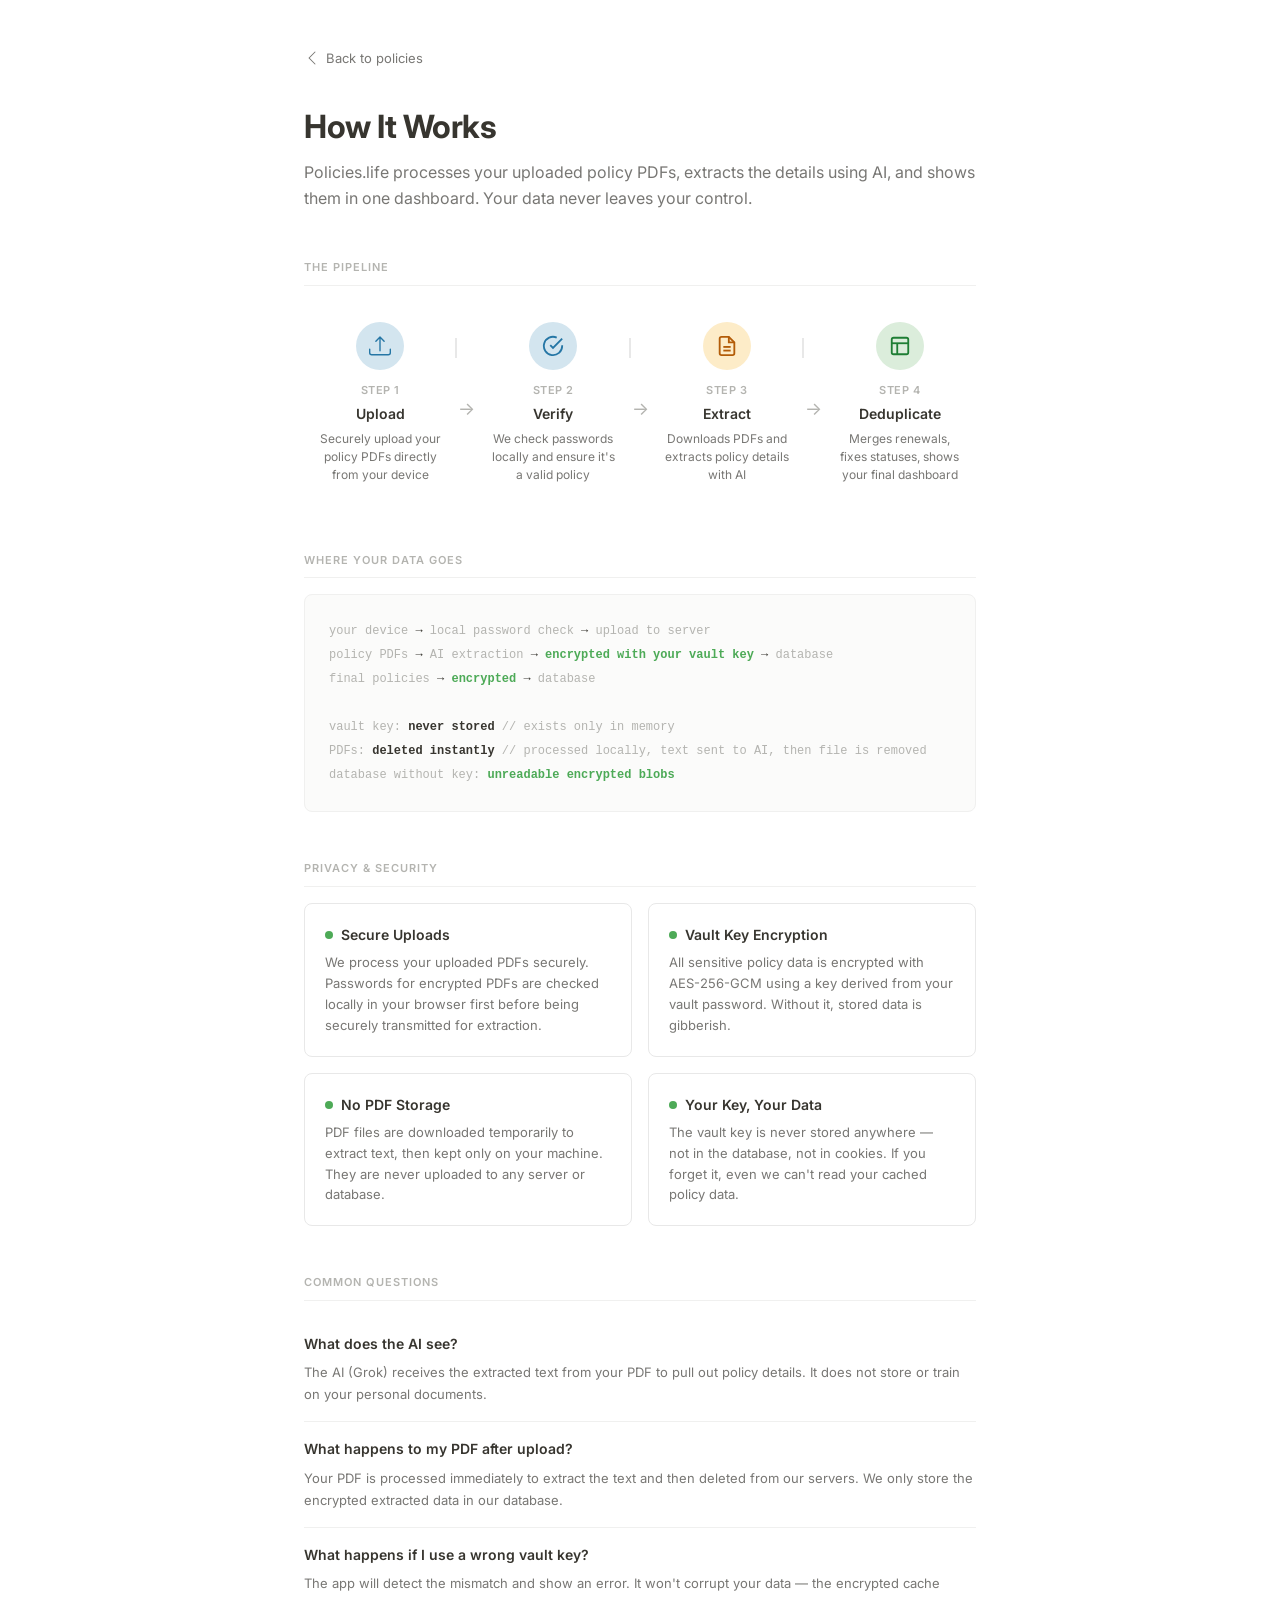
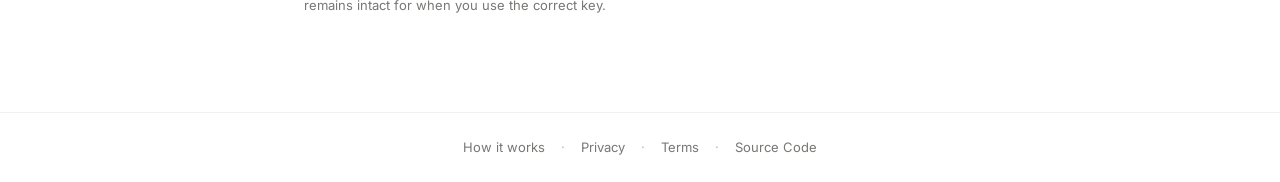
==== commit c91ebc9b: "feat: switch to direct pdf upload, fix date math, upgrade extraction model" ====
--- a/static/how-it-works.html
+++ b/static/how-it-works.html
@@ -276,19 +276,19 @@
 
         <h1 class="hiw-title">How It Works</h1>
         <p class="hiw-subtitle">
-            Policies.life scans your Gmail for policy documents, extracts the details using AI, and shows them in one dashboard. Your data never leaves your control.
+            Policies.life processes your uploaded policy PDFs, extracts the details using AI, and shows them in one dashboard. Your data never leaves your control.
         </p>
 
         <!-- Pipeline Visualization -->
         <div class="section-header">The Pipeline</div>
         <div class="pipeline">
             <div class="pipeline-step">
-                <div class="step-icon gmail">
-                    <svg width="22" height="22" viewBox="0 0 24 24" fill="none" stroke="currentColor" stroke-width="2"><rect x="2" y="4" width="20" height="16" rx="2"/><path d="m22 7-8.97 5.7a1.94 1.94 0 0 1-2.06 0L2 7"/></svg>
+                <div class="step-icon triage">
+                    <svg viewBox="0 0 16 16" fill="currentColor" width="22" height="22"><path d="M.5 9.9a.5.5 0 0 1 .5.5v2.5a1 1 0 0 0 1 1h12a1 1 0 0 0 1-1v-2.5a.5.5 0 0 1 1 0v2.5a2 2 0 0 1-2 2H2a2 2 0 0 1-2-2v-2.5a.5.5 0 0 1 .5-.5z"/><path d="M7.646 1.146a.5.5 0 0 1 .708 0l3 3a.5.5 0 0 1-.708.708L8.5 2.707V11.5a.5.5 0 0 1-1 0V2.707L5.354 4.854a.5.5 0 1 1-.708-.708l3-3z"/></svg>
                 </div>
                 <div class="step-num">Step 1</div>
-                <div class="step-label">Gmail Scan</div>
-                <div class="step-desc">Searches your inbox for insurance-related emails</div>
+                <div class="step-label">Upload</div>
+                <div class="step-desc">Securely upload your policy PDFs directly from your device</div>
             </div>
             <div class="pipeline-arrow">&rarr;</div>
             <div class="pipeline-step">
@@ -296,8 +296,8 @@
                     <svg width="22" height="22" viewBox="0 0 24 24" fill="none" stroke="currentColor" stroke-width="2"><path d="M22 11.08V12a10 10 0 1 1-5.93-9.14"/><polyline points="22 4 12 14.01 9 11.01"/></svg>
                 </div>
                 <div class="step-num">Step 2</div>
-                <div class="step-label">AI Triage</div>
-                <div class="step-desc">AI filters out newsletters and marketing, keeps real policies</div>
+                <div class="step-label">Verify</div>
+                <div class="step-desc">We check passwords locally and ensure it's a valid policy</div>
             </div>
             <div class="pipeline-arrow">&rarr;</div>
             <div class="pipeline-step">
@@ -319,41 +319,17 @@
             </div>
         </div>
 
-        <!-- Search Terms -->
-        <div class="section-header">What We Search For</div>
-        <div class="search-terms">
-            <p>We run these Gmail searches to find insurance-related emails from the last 2 years:</p>
-            <div class="term-chips" id="term-chips">
-                <span class="term-chip visible">health insurance</span>
-                <span class="term-chip visible">car insurance</span>
-                <span class="term-chip visible">term life</span>
-                <span class="term-chip extra">mediclaim</span>
-                <span class="term-chip extra">motor insurance</span>
-                <span class="term-chip extra">vehicle insurance</span>
-                <span class="term-chip extra">term insurance</span>
-                <span class="term-chip extra">term plan</span>
-                <span class="term-chip extra">subject:"policy copy" from:policybazaar</span>
-                <span class="term-chip extra">subject:"term life" has:attachment</span>
-                <span class="terms-toggle" id="terms-toggle" onclick="toggleTerms()">+7 more</span>
-            </div>
-        </div>
-        <script>
-        function toggleTerms() {
-            document.querySelectorAll('.term-chip.extra').forEach(el => el.style.display = 'inline-block');
-            document.getElementById('terms-toggle').style.display = 'none';
-        }
-        </script>
+
 
         <!-- Data Flow -->
         <div class="section-header">Where Your Data Goes</div>
         <div class="flow-diagram">
-            <span class="dim">your gmail</span> <span class="highlight">&rarr;</span> <span class="dim">read-only scan (nothing modified)</span><br>
-            <span class="dim">email metadata</span> <span class="highlight">&rarr;</span> <span class="dim">AI triage (is this a policy?)</span> <span class="highlight">&rarr;</span> <span class="dim">yes/no saved as plaintext</span><br>
+            <span class="dim">your device</span> <span class="highlight">&rarr;</span> <span class="dim">local password check</span> <span class="highlight">&rarr;</span> <span class="dim">upload to server</span><br>
             <span class="dim">policy PDFs</span> <span class="highlight">&rarr;</span> <span class="dim">AI extraction</span> <span class="highlight">&rarr;</span> <span class="encrypted">encrypted with your vault key</span> <span class="highlight">&rarr;</span> <span class="dim">database</span><br>
             <span class="dim">final policies</span> <span class="highlight">&rarr;</span> <span class="encrypted">encrypted</span> <span class="highlight">&rarr;</span> <span class="dim">database</span><br>
             <br>
-            <span class="dim">vault key:</span> <span class="highlight">never stored</span> <span class="dim">// exists only in memory during refresh</span><br>
-            <span class="dim">PDFs:</span> <span class="highlight">never uploaded</span> <span class="dim">// processed locally, text sent to AI</span><br>
+            <span class="dim">vault key:</span> <span class="highlight">never stored</span> <span class="dim">// exists only in memory</span><br>
+            <span class="dim">PDFs:</span> <span class="highlight">deleted instantly</span> <span class="dim">// processed locally, text sent to AI, then file is removed</span><br>
             <span class="dim">database without key:</span> <span class="encrypted">unreadable encrypted blobs</span>
         </div>
 
@@ -361,8 +337,8 @@
         <div class="section-header">Privacy & Security</div>
         <div class="trust-grid">
             <div class="trust-card">
-                <h3><span class="trust-dot"></span>Read-Only Gmail Access</h3>
-                <p>We only request read permission for your Gmail. No emails are modified, deleted, or sent. You can revoke access anytime from your Google account settings.</p>
+                <h3><span class="trust-dot"></span>Secure Uploads</h3>
+                <p>We process your uploaded PDFs securely. Passwords for encrypted PDFs are checked locally in your browser first before being securely transmitted for extraction.</p>
             </div>
             <div class="trust-card">
                 <h3><span class="trust-dot"></span>Vault Key Encryption</h3>
@@ -382,24 +358,16 @@
         <div class="section-header">Common Questions</div>
         <div>
             <div class="faq-item">
-                <div class="faq-q">What can the app see in my Gmail?</div>
-                <div class="faq-a">Only email metadata (subject, sender, date) and attachments from insurance-related search results. It cannot read your drafts, send emails, or access unrelated messages.</div>
+                <div class="faq-q">What does the AI see?</div>
+                <div class="faq-a">The AI (Grok) receives the extracted text from your PDF to pull out policy details. It does not store or train on your personal documents.</div>
             </div>
             <div class="faq-item">
-                <div class="faq-q">What does the AI see?</div>
-                <div class="faq-a">The AI (Grok) receives email subject lines for triage, and truncated PDF text for extraction. It does not receive your email address, password, or full inbox.</div>
-            </div>
-            <div class="faq-item">
-                <div class="faq-q">Why does the first refresh take so long?</div>
-                <div class="faq-a">The first run processes all your insurance emails from scratch — downloading PDFs and running AI extraction on each. Subsequent refreshes are near-instant because results are cached (encrypted) in the database.</div>
+                <div class="faq-q">What happens to my PDF after upload?</div>
+                <div class="faq-a">Your PDF is processed immediately to extract the text and then deleted from our servers. We only store the encrypted extracted data in our database.</div>
             </div>
             <div class="faq-item">
                 <div class="faq-q">What happens if I use a wrong vault key?</div>
                 <div class="faq-a">The app will detect the mismatch and show an error. It won't corrupt your data — the encrypted cache remains intact for when you use the correct key.</div>
-            </div>
-            <div class="faq-item">
-                <div class="faq-q">Can I revoke access?</div>
-                <div class="faq-a">Yes. Visit your <a href="https://myaccount.google.com/permissions" target="_blank" style="color: var(--accent);">Google Account permissions</a> and remove Policies.life. Your cached data in the database will remain encrypted and unreadable without your vault key.</div>
             </div>
         </div>
     </div>
@@ -410,6 +378,8 @@
         <a href="/privacy" style="color:var(--text-secondary); text-decoration:none; margin:0 8px; transition:color 0.15s;">Privacy</a>
         <span style="color:var(--text-muted); margin:0 4px;">&middot;</span>
         <a href="/terms" style="color:var(--text-secondary); text-decoration:none; margin:0 8px; transition:color 0.15s;">Terms</a>
+        <span style="color:var(--text-muted); margin:0 4px;">&middot;</span>
+        <a href="https://github.com/PandaWhoCodes/insurance-tracker" target="_blank" style="color:var(--text-secondary); text-decoration:none; margin:0 8px; transition:color 0.15s;">Source Code</a>
     </footer>
 </body>
 </html>
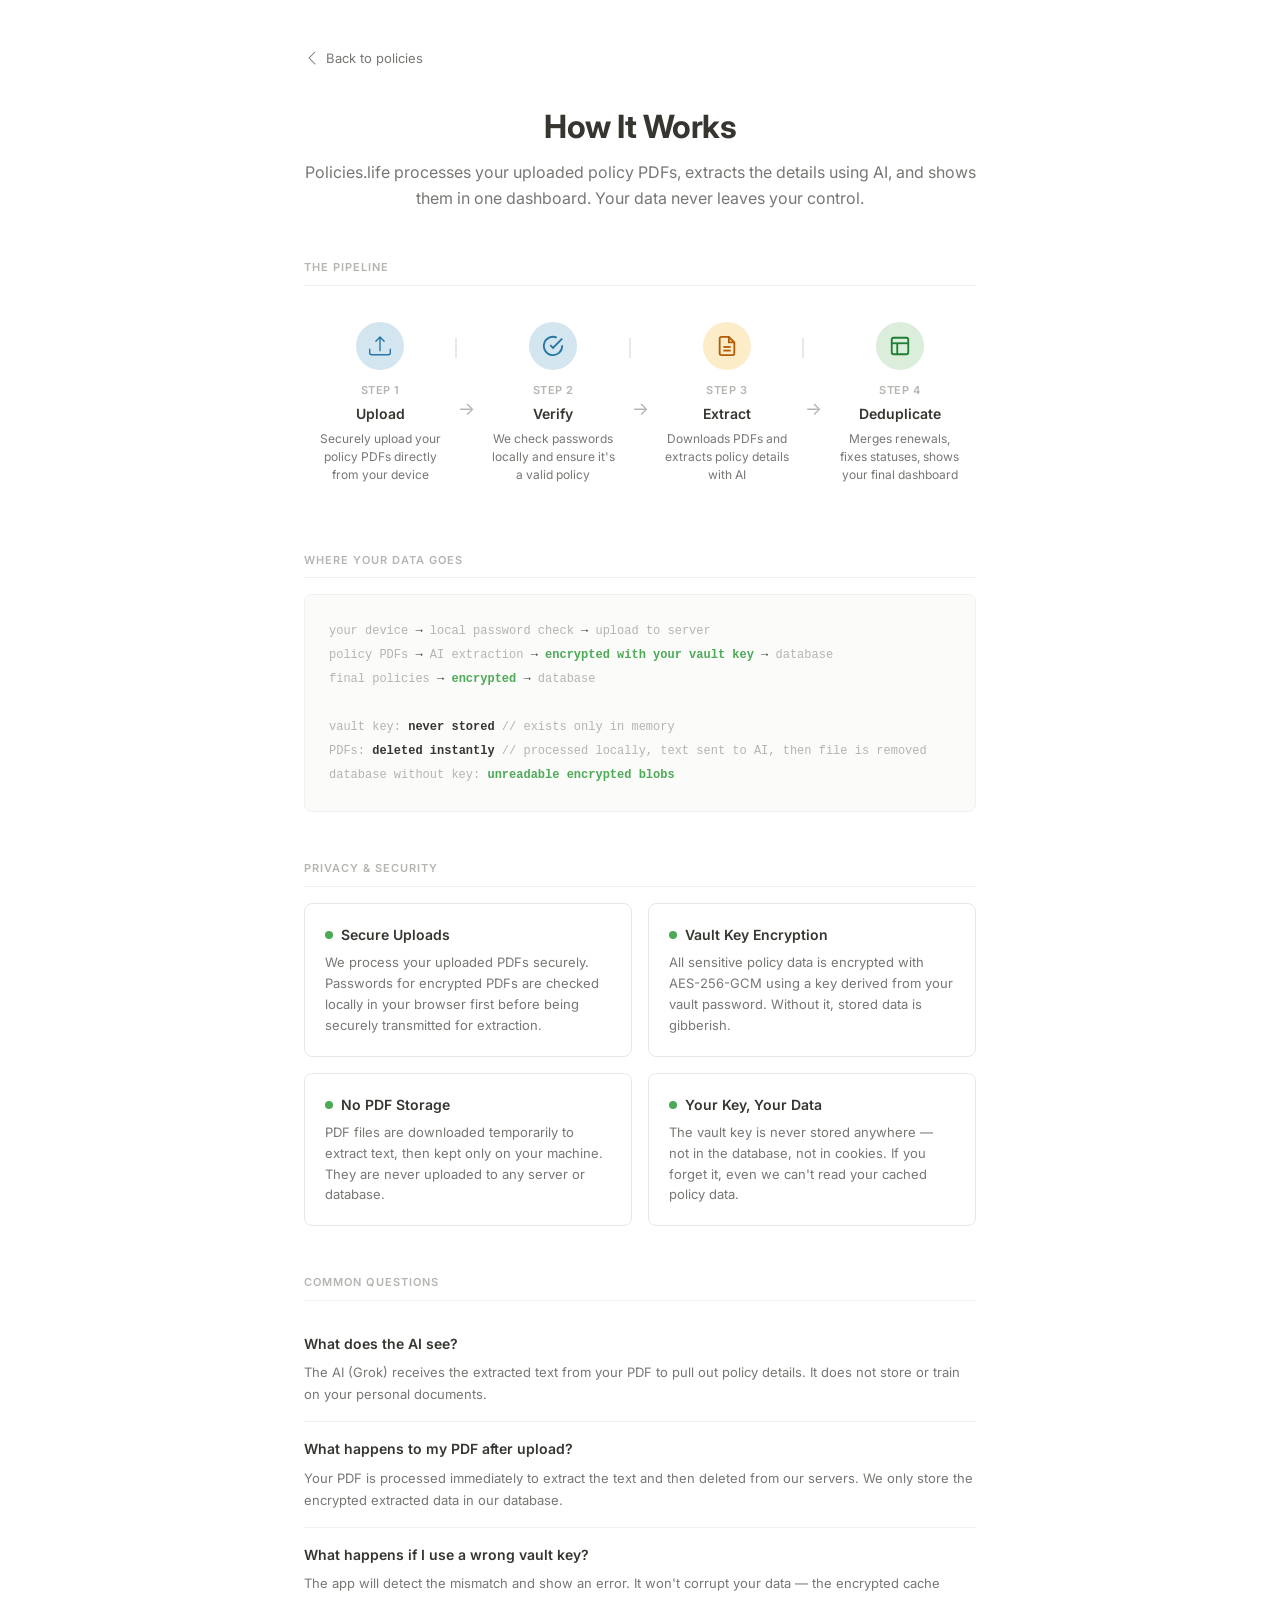
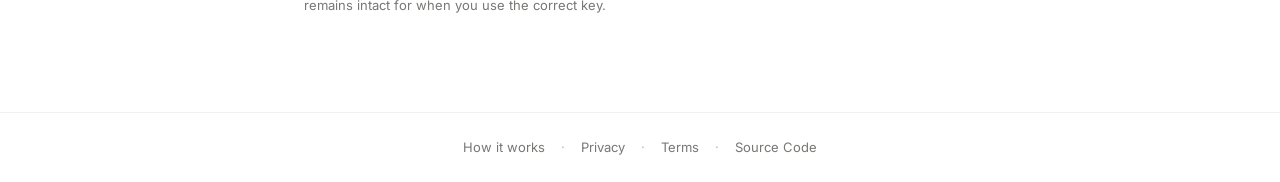
==== commit 2f8ad5b0: "fix: center 'How it works' content layout" ====
--- a/static/how-it-works.html
+++ b/static/how-it-works.html
@@ -39,12 +39,14 @@
             font-weight: 700;
             letter-spacing: -0.5px;
             margin-bottom: 8px;
+            text-align: center;
         }
         .hiw-subtitle {
             font-size: 16px;
             color: var(--text-secondary);
             margin-bottom: 48px;
             line-height: 1.6;
+            text-align: center;
         }
 
         /* ── Pipeline Visualization ── */
--- a/static/style.css
+++ b/static/style.css
@@ -118,7 +118,7 @@
 /* Steps */
 .landing-steps {
     display: grid;
-    grid-template-columns: repeat(3, 1fr);
+    grid-template-columns: repeat(2, 1fr);
     gap: 24px;
 }
 
